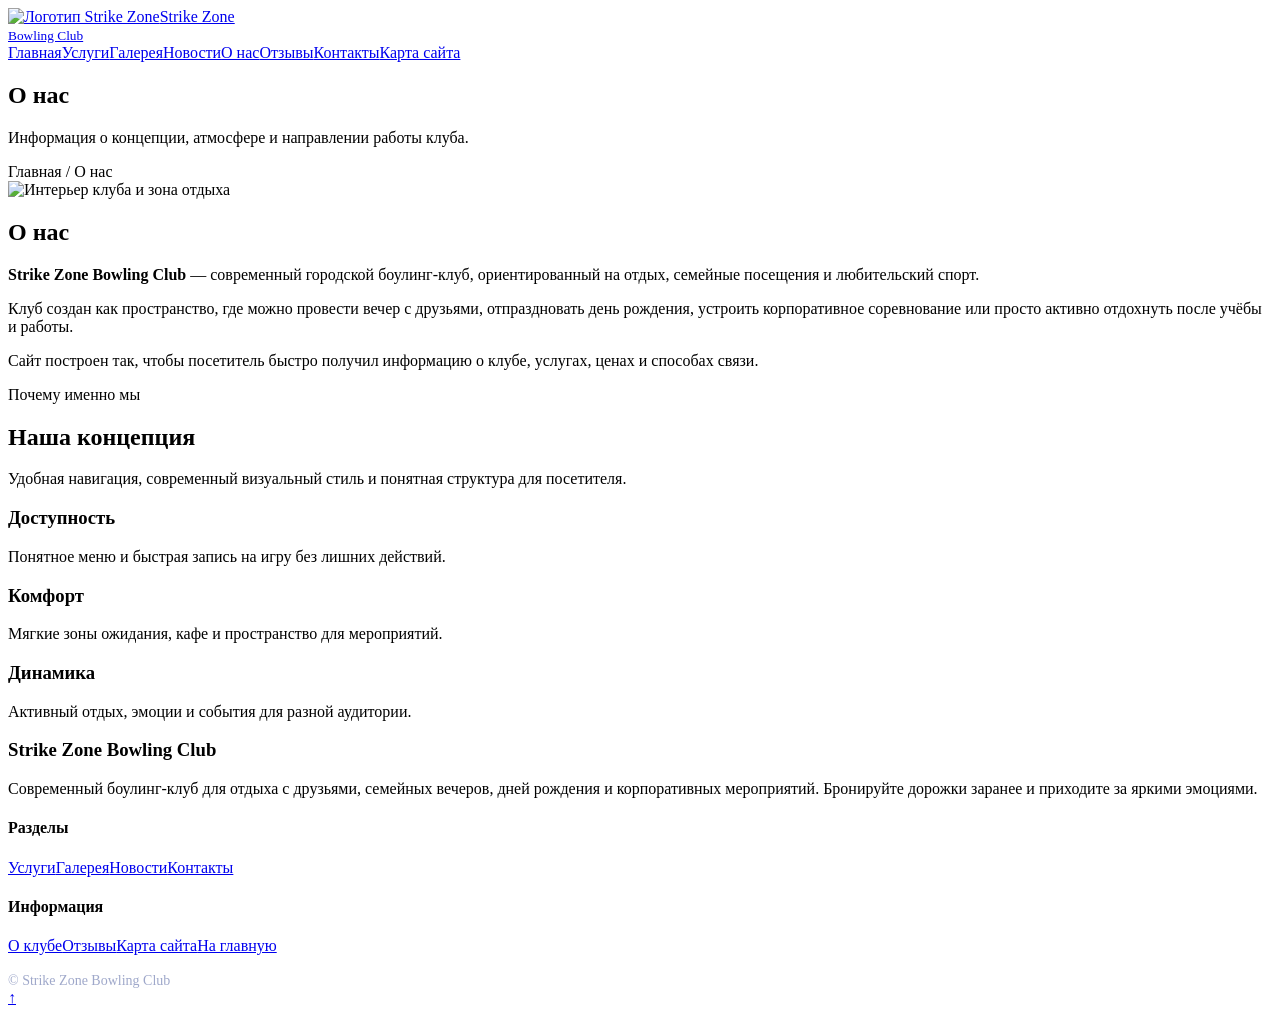
==== about.html @ 4ab4e36c "Add files via upload" ====
<!DOCTYPE html>

<html lang="ru"><head><meta charset="utf-8"/><meta content="width=device-width, initial-scale=1.0" name="viewport"/><title>О нас — Strike Zone Bowling Club</title><link href="assets/css/style.css" rel="stylesheet"/></head><body id="top"><header class="header"><div class="container header-inner"><a class="brand" href="index.html"><img alt="Логотип Strike Zone" src="assets/img/logo.svg"/><span class="brand-text">Strike Zone<br/><small>Bowling Club</small></span></a><nav class="nav"><a class="" href="index.html">Главная</a><a class="" href="services.html">Услуги</a><a class="" href="gallery.html">Галерея</a><a class="" href="news.html">Новости</a><a class="active" href="about.html">О нас</a><a class="" href="reviews.html">Отзывы</a><a class="" href="contacts.html">Контакты</a><a class="" href="sitemap.html">Карта сайта</a></nav></div></header><section class="page-hero"><div class="container"><h1>О нас</h1><p>Информация о концепции, атмосфере и направлении работы клуба.</p><div class="crumbs">Главная / О нас</div></div></section><main>
<section class="section"><div class="container two-col"><div class="image-panel"><img alt="Интерьер клуба и зона отдыха" src="assets/img/about-club.jpg"/></div><div class="text-panel"><h2>О нас</h2><p><strong>Strike Zone Bowling Club</strong> — современный городской боулинг-клуб, ориентированный на отдых, семейные посещения и любительский спорт.</p><p>Клуб создан как пространство, где можно провести вечер с друзьями, отпраздновать день рождения, устроить корпоративное соревнование или просто активно отдохнуть после учёбы и работы.</p><p>Сайт построен так, чтобы посетитель быстро получил информацию о клубе, услугах, ценах и способах связи.</p></div></div></section>
<section class="section"><div class="container"><div class="section-title"><span>Почему именно мы</span><h2>Наша концепция</h2><p>Удобная навигация, современный визуальный стиль и понятная структура для посетителя.</p></div><div class="grid-3"><div class="card"><div class="card-body"><h3>Доступность</h3><p>Понятное меню и быстрая запись на игру без лишних действий.</p></div></div><div class="card"><div class="card-body"><h3>Комфорт</h3><p>Мягкие зоны ожидания, кафе и пространство для мероприятий.</p></div></div><div class="card"><div class="card-body"><h3>Динамика</h3><p>Активный отдых, эмоции и события для разной аудитории.</p></div></div></div></div></section>
</main><footer class="footer"><div class="container footer-grid"><div><h3>Strike Zone Bowling Club</h3><p>Современный боулинг-клуб для отдыха с друзьями, семейных вечеров, дней рождения и корпоративных мероприятий. Бронируйте дорожки заранее и приходите за яркими эмоциями.</p></div><div><h4>Разделы</h4><a href="services.html">Услуги</a><a href="gallery.html">Галерея</a><a href="news.html">Новости</a><a href="contacts.html">Контакты</a></div><div><h4>Информация</h4><a href="about.html">О клубе</a><a href="reviews.html">Отзывы</a><a href="sitemap.html">Карта сайта</a><a href="index.html">На главную</a></div></div><div class="container" style="margin-top:18px;font-size:14px;color:#9fa8ca;">© <span data-year=""></span> Strike Zone Bowling Club</div></footer><a aria-label="Наверх" class="to-top" href="#top">↑</a><script src="assets/js/main.js"></script></body></html>
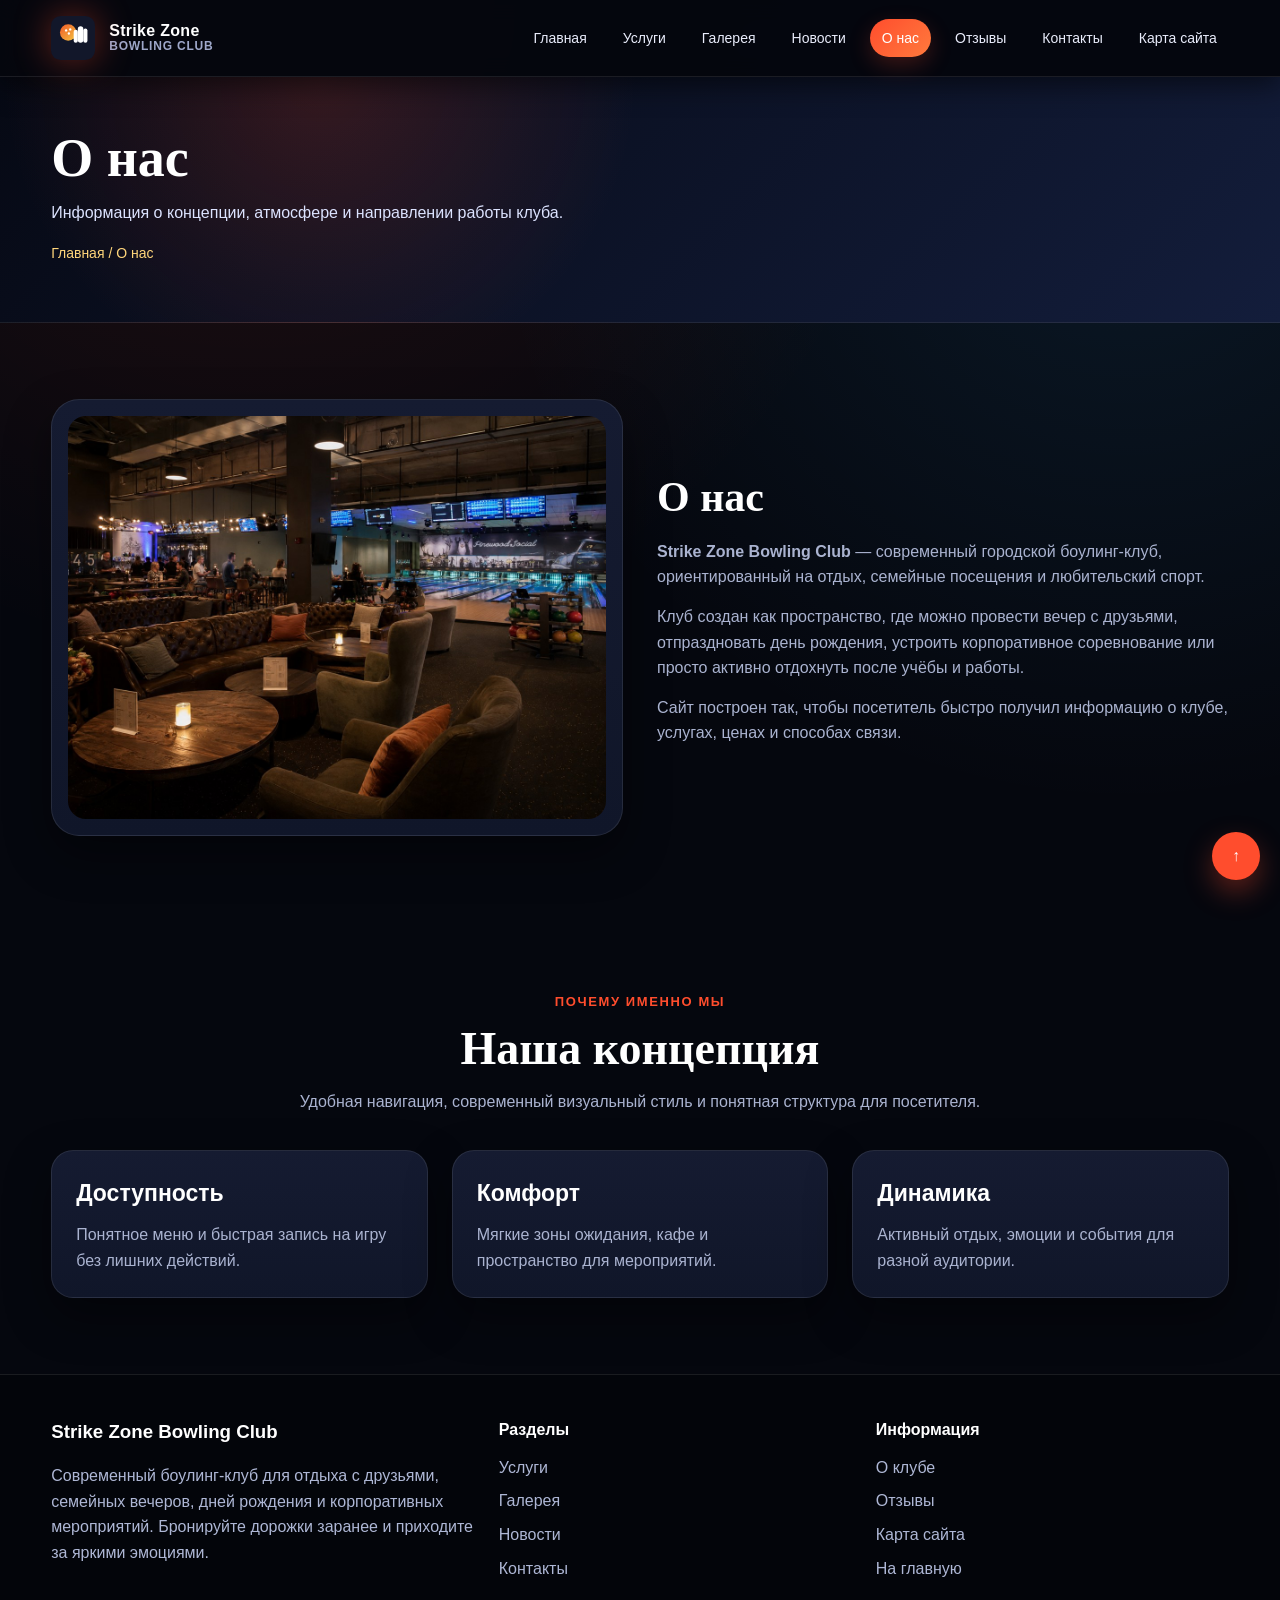
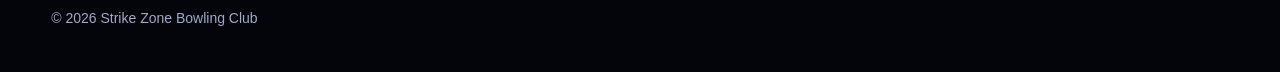
==== commit 93d28392: "Add files via upload" ====
--- a/about.html
+++ b/about.html
@@ -1,6 +1,6 @@
 <!DOCTYPE html>
 
-<html lang="ru"><head><meta charset="utf-8"/><meta content="width=device-width, initial-scale=1.0" name="viewport"/><title>О нас — Strike Zone Bowling Club</title><link href="assets/css/style.css" rel="stylesheet"/></head><body id="top"><header class="header"><div class="container header-inner"><a class="brand" href="index.html"><img alt="Логотип Strike Zone" src="assets/img/logo.svg"/><span class="brand-text">Strike Zone<br/><small>Bowling Club</small></span></a><nav class="nav"><a class="" href="index.html">Главная</a><a class="" href="services.html">Услуги</a><a class="" href="gallery.html">Галерея</a><a class="" href="news.html">Новости</a><a class="active" href="about.html">О нас</a><a class="" href="reviews.html">Отзывы</a><a class="" href="contacts.html">Контакты</a><a class="" href="sitemap.html">Карта сайта</a></nav></div></header><section class="page-hero"><div class="container"><h1>О нас</h1><p>Информация о концепции, атмосфере и направлении работы клуба.</p><div class="crumbs">Главная / О нас</div></div></section><main>
-<section class="section"><div class="container two-col"><div class="image-panel"><img alt="Интерьер клуба и зона отдыха" src="assets/img/about-club.jpg"/></div><div class="text-panel"><h2>О нас</h2><p><strong>Strike Zone Bowling Club</strong> — современный городской боулинг-клуб, ориентированный на отдых, семейные посещения и любительский спорт.</p><p>Клуб создан как пространство, где можно провести вечер с друзьями, отпраздновать день рождения, устроить корпоративное соревнование или просто активно отдохнуть после учёбы и работы.</p><p>Сайт построен так, чтобы посетитель быстро получил информацию о клубе, услугах, ценах и способах связи.</p></div></div></section>
+<html lang="ru"><head><meta charset="utf-8"/><meta content="width=device-width, initial-scale=1.0" name="viewport"/><title>О нас — Strike Zone Bowling Club</title><link href="./assets/css/style.css" rel="stylesheet"/></head><body id="top"><header class="header"><div class="container header-inner"><a class="brand" href="./index.html"><img alt="Логотип Strike Zone" src="./assets/img/logo.svg"/><span class="brand-text">Strike Zone<br/><small>Bowling Club</small></span></a><nav class="nav"><a class="" href="./index.html">Главная</a><a class="" href="./services.html">Услуги</a><a class="" href="./gallery.html">Галерея</a><a class="" href="./news.html">Новости</a><a class="active" href="./about.html">О нас</a><a class="" href="./reviews.html">Отзывы</a><a class="" href="./contacts.html">Контакты</a><a class="" href="./sitemap.html">Карта сайта</a></nav></div></header><section class="page-hero"><div class="container"><h1>О нас</h1><p>Информация о концепции, атмосфере и направлении работы клуба.</p><div class="crumbs">Главная / О нас</div></div></section><main>
+<section class="section"><div class="container two-col"><div class="image-panel"><img alt="Интерьер клуба и зона отдыха" src="./assets/img/about-club.jpg"/></div><div class="text-panel"><h2>О нас</h2><p><strong>Strike Zone Bowling Club</strong> — современный городской боулинг-клуб, ориентированный на отдых, семейные посещения и любительский спорт.</p><p>Клуб создан как пространство, где можно провести вечер с друзьями, отпраздновать день рождения, устроить корпоративное соревнование или просто активно отдохнуть после учёбы и работы.</p><p>Сайт построен так, чтобы посетитель быстро получил информацию о клубе, услугах, ценах и способах связи.</p></div></div></section>
 <section class="section"><div class="container"><div class="section-title"><span>Почему именно мы</span><h2>Наша концепция</h2><p>Удобная навигация, современный визуальный стиль и понятная структура для посетителя.</p></div><div class="grid-3"><div class="card"><div class="card-body"><h3>Доступность</h3><p>Понятное меню и быстрая запись на игру без лишних действий.</p></div></div><div class="card"><div class="card-body"><h3>Комфорт</h3><p>Мягкие зоны ожидания, кафе и пространство для мероприятий.</p></div></div><div class="card"><div class="card-body"><h3>Динамика</h3><p>Активный отдых, эмоции и события для разной аудитории.</p></div></div></div></div></section>
-</main><footer class="footer"><div class="container footer-grid"><div><h3>Strike Zone Bowling Club</h3><p>Современный боулинг-клуб для отдыха с друзьями, семейных вечеров, дней рождения и корпоративных мероприятий. Бронируйте дорожки заранее и приходите за яркими эмоциями.</p></div><div><h4>Разделы</h4><a href="services.html">Услуги</a><a href="gallery.html">Галерея</a><a href="news.html">Новости</a><a href="contacts.html">Контакты</a></div><div><h4>Информация</h4><a href="about.html">О клубе</a><a href="reviews.html">Отзывы</a><a href="sitemap.html">Карта сайта</a><a href="index.html">На главную</a></div></div><div class="container" style="margin-top:18px;font-size:14px;color:#9fa8ca;">© <span data-year=""></span> Strike Zone Bowling Club</div></footer><a aria-label="Наверх" class="to-top" href="#top">↑</a><script src="assets/js/main.js"></script></body></html>+</main><footer class="footer"><div class="container footer-grid"><div><h3>Strike Zone Bowling Club</h3><p>Современный боулинг-клуб для отдыха с друзьями, семейных вечеров, дней рождения и корпоративных мероприятий. Бронируйте дорожки заранее и приходите за яркими эмоциями.</p></div><div><h4>Разделы</h4><a href="./services.html">Услуги</a><a href="./gallery.html">Галерея</a><a href="./news.html">Новости</a><a href="./contacts.html">Контакты</a></div><div><h4>Информация</h4><a href="./about.html">О клубе</a><a href="./reviews.html">Отзывы</a><a href="./sitemap.html">Карта сайта</a><a href="./index.html">На главную</a></div></div><div class="container" style="margin-top:18px;font-size:14px;color:#9fa8ca;">© <span data-year=""></span> Strike Zone Bowling Club</div></footer><a aria-label="Наверх" class="to-top" href="#top">↑</a><script src="./assets/js/main.js"></script></body></html>
--- a/assets/css/style.css
+++ b/assets/css/style.css
@@ -0,0 +1,44 @@
+
+:root{
+  --bg:#05070e;
+  --bg-soft:#0d1120;
+  --panel:#101629;
+  --panel-2:#151b31;
+  --text:#eef2ff;
+  --muted:#aab3d0;
+  --accent:#ff4d2d;
+  --accent-2:#ffc547;
+  --accent-3:#3bb3ff;
+  --light:#080a12;
+  --border:rgba(255,255,255,.09);
+  --shadow:0 18px 46px rgba(0,0,0,.42);
+  --radius:22px;
+  --container:min(1180px, 92%);
+}
+*{box-sizing:border-box}
+html{scroll-behavior:smooth}
+body{margin:0;font-family:Inter,Arial,Helvetica,sans-serif;color:var(--text);background:radial-gradient(circle at 20% 0%,rgba(255,77,45,.12),transparent 34%),radial-gradient(circle at 88% 10%,rgba(59,179,255,.10),transparent 34%),var(--bg);line-height:1.6}
+a{text-decoration:none;color:inherit}
+img{max-width:100%;display:block}
+.container{width:var(--container);margin:0 auto}
+.header{position:sticky;top:0;z-index:30;background:rgba(5,7,14,.96);backdrop-filter:blur(10px);border-bottom:1px solid var(--border);box-shadow:0 8px 28px rgba(0,0,0,.55)}
+.header-inner{display:flex;align-items:center;justify-content:space-between;gap:20px;padding:16px 0}
+.brand{display:flex;align-items:center;gap:14px;color:#fff;font-weight:800;letter-spacing:.3px}
+.brand img{width:44px;height:44px;filter:drop-shadow(0 0 18px rgba(255,77,45,.42))}
+.brand-text{line-height:1.05}.brand-text small{display:block;color:#9fa8ca;font-size:12px;font-weight:600;letter-spacing:.8px;text-transform:uppercase}
+.nav{display:flex;gap:12px;flex-wrap:wrap;justify-content:flex-end}.nav a{color:#e9ecfb;font-size:14px;padding:8px 12px;border-radius:999px;transition:.22s}.nav a:hover,.nav a.active{background:linear-gradient(135deg,var(--accent),#ff7a3d);color:#fff;box-shadow:0 8px 22px rgba(255,77,45,.22)}
+.hero{background:radial-gradient(circle at 20% 22%,rgba(255,77,45,.28),transparent 30%),radial-gradient(circle at 80% 6%,rgba(59,179,255,.20),transparent 34%),linear-gradient(135deg,#060914 0%,#121a35 56%,#060914 100%);color:#fff;overflow:hidden;border-bottom:1px solid var(--border)}
+.hero-grid{display:grid;grid-template-columns:1.05fr .95fr;gap:34px;align-items:center;padding:64px 0}.badge{display:inline-block;padding:8px 14px;border-radius:999px;background:rgba(255,255,255,.06);border:1px solid rgba(255,197,71,.25);font-size:13px;color:#ffd67b;margin-bottom:16px}.hero h1{margin:0 0 18px;font-size:clamp(42px,7vw,74px);line-height:.98;font-family:Georgia,'Times New Roman',serif;text-shadow:0 12px 36px rgba(0,0,0,.7)}.hero p{margin:0 0 28px;color:#dce3ff;font-size:19px;max-width:650px}.hero-card{background:rgba(255,255,255,.055);border:1px solid var(--border);border-radius:28px;padding:16px;box-shadow:var(--shadow)}.hero-card img{border-radius:22px;width:100%}
+.buttons{display:flex;flex-wrap:wrap;gap:14px}.btn{display:inline-flex;align-items:center;justify-content:center;padding:14px 24px;border-radius:999px;font-weight:800;transition:.2s;border:2px solid transparent}.btn-primary{background:linear-gradient(135deg,var(--accent),#ff8847);color:#fff;box-shadow:0 14px 34px rgba(255,77,45,.32)}.btn-primary:hover{transform:translateY(-2px);filter:brightness(1.08)}.btn-outline{border-color:rgba(255,255,255,.42);color:#fff;background:rgba(255,255,255,.045)}.btn-outline:hover{background:rgba(255,255,255,.11)}
+.section{padding:76px 0}.section-dark{background:#05070e;color:#fff;border-top:1px solid var(--border);border-bottom:1px solid var(--border)}.section-dark .section-title h2,.section-dark .section-title p{color:#fff}.section-title{text-align:center;margin-bottom:36px}.section-title span{display:inline-block;text-transform:uppercase;letter-spacing:1.6px;font-size:13px;color:var(--accent);font-weight:800}.section-title h2{margin:10px 0 0;font-size:clamp(30px,4vw,46px);font-family:Georgia,'Times New Roman',serif;line-height:1.1;color:#fff}.section-title p{max-width:760px;margin:14px auto 0;color:var(--muted)}
+.grid-3{display:grid;grid-template-columns:repeat(3,1fr);gap:24px}.grid-4{display:grid;grid-template-columns:repeat(4,1fr);gap:18px}.card{background:linear-gradient(180deg,var(--panel-2),var(--panel));border-radius:var(--radius);box-shadow:var(--shadow);overflow:hidden;border:1px solid var(--border)}.card-img{height:220px;object-fit:cover;width:100%;background:#0f1426}.card-body{padding:24px}.card h3{margin:0 0 10px;font-size:23px;color:#fff}.card p{margin:0;color:var(--muted)}.price{display:inline-block;margin-top:14px;font-weight:800;color:var(--accent-2)}
+.feature{padding:28px;border-radius:var(--radius);background:rgba(255,255,255,.055);border:1px solid var(--border);text-align:center;box-shadow:inset 0 1px 0 rgba(255,255,255,.05)}.feature .icon{font-size:42px;margin-bottom:14px}.feature h3{margin:0 0 10px;color:#ffd67b}.feature p{margin:0;color:#c7cfea}.two-col{display:grid;grid-template-columns:1fr 1fr;gap:34px;align-items:center}.image-panel{background:linear-gradient(180deg,var(--panel-2),var(--panel));padding:16px;border-radius:28px;box-shadow:var(--shadow);border:1px solid var(--border)}.image-panel img{border-radius:18px;width:100%}.text-panel h2{font-size:42px;line-height:1.08;font-family:Georgia,'Times New Roman',serif;margin:0 0 18px;color:#fff}.text-panel p{margin:0 0 14px;color:var(--muted)}.stats{display:grid;grid-template-columns:repeat(3,1fr);gap:14px;margin-top:22px}.stat{background:linear-gradient(180deg,var(--panel-2),var(--panel));border-radius:18px;padding:20px;text-align:center;box-shadow:var(--shadow);border:1px solid var(--border)}.stat strong{display:block;font-size:32px;color:var(--accent)}
+.gallery img{height:210px;object-fit:cover;border-radius:20px;box-shadow:var(--shadow);border:1px solid var(--border)}.news-card{padding:26px}.news-date{font-weight:800;color:var(--accent-2);margin-bottom:10px}.review{padding:26px;border-radius:22px;background:linear-gradient(180deg,var(--panel-2),var(--panel));box-shadow:var(--shadow);border-left:5px solid var(--accent)}.review p{margin:0 0 16px;color:var(--muted)}.review strong{color:#fff}.contacts-grid{display:grid;grid-template-columns:.95fr 1.05fr;gap:26px}.box{background:linear-gradient(180deg,var(--panel-2),var(--panel));border-radius:26px;padding:30px;box-shadow:var(--shadow);border:1px solid var(--border)}.box h3{margin:0 0 16px;font-size:28px;color:#fff}.row{margin-bottom:12px;color:var(--muted)}.socials{display:flex;gap:10px;flex-wrap:wrap;margin-top:18px}.socials a{padding:10px 14px;border-radius:999px;background:linear-gradient(135deg,var(--accent),#ff7a3d);color:#fff;font-size:14px}.form{display:grid;gap:14px}input,textarea,select{width:100%;padding:14px 16px;border:1px solid var(--border);border-radius:14px;font:inherit;background:#090d18;color:var(--text)}textarea{min-height:120px;resize:vertical}.map{margin-top:22px}.map img{width:100%;border-radius:20px;border:1px solid var(--border)}.list{padding-left:18px;color:var(--muted)}.list li{margin-bottom:8px}.table-wrap{overflow:auto;background:linear-gradient(180deg,var(--panel-2),var(--panel));border-radius:22px;box-shadow:var(--shadow);border:1px solid var(--border)}table{border-collapse:collapse;width:100%;min-width:650px}th,td{padding:16px 18px;border-bottom:1px solid var(--border);text-align:left}th{background:#101a33;color:#fff}td{color:#c8d0e9}tr:last-child td{border-bottom:none}
+.footer{background:#03050a;color:#aeb7d5;padding:42px 0;border-top:1px solid var(--border)}.footer-grid{display:grid;grid-template-columns:1.2fr 1fr 1fr;gap:24px}.footer h3,.footer h4{color:#fff;margin:0 0 12px}.footer a{display:block;margin-bottom:8px;color:#aeb7d5}.footer a:hover{color:#ffd67b}.page-hero{background:radial-gradient(circle at 25% 0%,rgba(255,77,45,.18),transparent 32%),linear-gradient(135deg,#060914,#131d3b);color:#fff;padding:54px 0 58px;border-bottom:1px solid var(--border)}.page-hero h1{font-family:Georgia,'Times New Roman',serif;font-size:54px;line-height:1.02;margin:0 0 14px}.page-hero p{margin:0;color:#dce3ff;max-width:720px}.page-hero .crumbs{margin-top:16px;color:#ffd67b;font-size:14px}.sitemap-links{display:grid;grid-template-columns:repeat(4,1fr);gap:18px}.sitemap-links a{display:block;padding:18px;background:linear-gradient(180deg,var(--panel-2),var(--panel));border-radius:18px;box-shadow:var(--shadow);border:1px solid var(--border);font-weight:700}.sitemap-links a:hover{background:#23152c;color:#ffd67b}.notice{padding:16px 18px;background:rgba(255,197,71,.08);border:1px solid rgba(255,197,71,.24);color:#ffe0a0;border-radius:16px}.to-top{position:fixed;right:20px;bottom:20px;width:48px;height:48px;border-radius:50%;display:grid;place-items:center;background:var(--accent);color:#fff;font-weight:900;box-shadow:0 12px 28px rgba(255,77,45,.35)}
+@media (max-width: 980px){.hero-grid,.two-col,.contacts-grid,.footer-grid{grid-template-columns:1fr}.grid-3{grid-template-columns:1fr 1fr}.grid-4,.sitemap-links{grid-template-columns:1fr 1fr}.header-inner{flex-direction:column;align-items:flex-start}.nav{justify-content:flex-start}}
+@media (max-width: 640px){.grid-3,.grid-4,.stats,.sitemap-links{grid-template-columns:1fr}.hero-grid{padding:48px 0}.page-hero h1{font-size:40px}.hero h1{font-size:44px}.nav{gap:8px}.nav a{padding:6px 10px;font-size:13px}}
+
+
+
+
+
